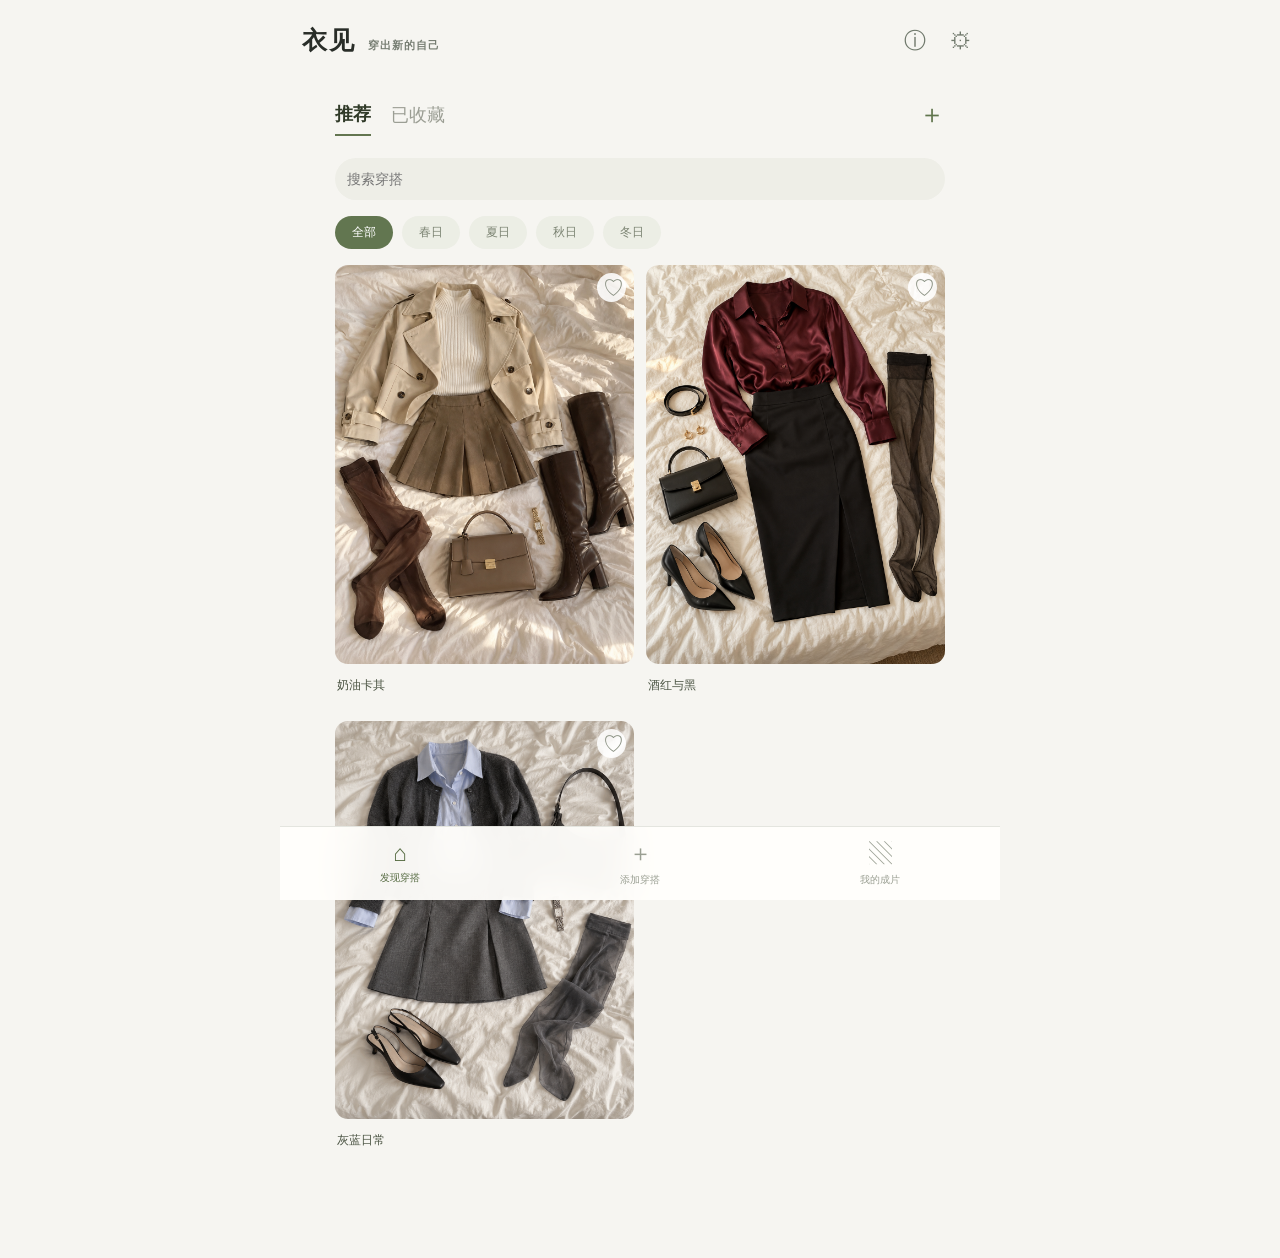
==== prototype/index.html @ e235f7b4 "Release local outfit studio alpha and download site" ====
<!doctype html><html lang="zh-CN"><head><meta charset="utf-8"><meta name="viewport" content="width=device-width,initial-scale=1,viewport-fit=cover"><meta name="referrer" content="no-referrer"><title>衣见 · 本地试穿</title><link rel="icon" href="data:,"><link rel="stylesheet" href="/prototype/style.css"></head><body><div id="app"></div><script defer src="/prototype/vendor/anime-4.5.0.min.js"></script><script defer src="/prototype/app.js?v=20261030-direct-images"></script></body></html>
---- prototype/style.css ----
*{box-sizing:border-box}body{margin:0;background:#f6f5f1;color:#292d28;font-family:-apple-system,BlinkMacSystemFont,"PingFang SC",sans-serif}button,input,select,textarea{font:inherit}button,a,label.upload{ -webkit-tap-highlight-color:transparent}header{max-width:720px;margin:auto;padding:24px 22px;display:flex;justify-content:space-between;align-items:center}header a{text-decoration:none;color:inherit;font-size:25px;font-weight:650;letter-spacing:2px}header span{font-size:11px;color:#777e73;margin-left:12px;letter-spacing:1px}header button{border:0;background:none;font-size:22px;color:#70796c}main{max-width:650px;margin:8px auto 60px;padding:0 20px}section{margin-bottom:28px}.heading{display:flex;align-items:center;justify-content:space-between;margin-bottom:16px;gap:10px}h1,h2{font-size:19px;font-weight:600;margin:0}.heading>span{font-size:10px;letter-spacing:1px;color:#899080}.uploads{display:grid;grid-template-columns:1.4fr 1fr;gap:12px}.upload{height:240px;position:relative;display:flex;align-items:center;justify-content:center;background:#eaece4;border:1px dashed #b7bdaf;border-radius:17px;overflow:hidden;cursor:pointer}.upload.person{background:#efeee9}.upload input{position:absolute;opacity:0;inset:0;width:100%;height:100%;cursor:pointer;z-index:2}.placeholder{text-align:center;color:#6e7866}.placeholder b{display:block;font-size:32px;font-weight:300;margin-bottom:12px}.placeholder strong{font-size:14px;display:block;font-weight:500}.placeholder small{font-size:10px;display:block;margin-top:7px;color:#92998c}.upload img{width:100%;height:100%;object-fit:contain;background:#eaece4}.grid{display:grid;grid-template-columns:1fr 1fr;gap:12px}label:not(.upload){display:block;font-size:12px;color:#697160;margin-bottom:14px}input:not([type=file]),select,textarea{display:block;width:100%;padding:13px 12px;background:#fffefb;border:1px solid #e0e2d9;border-radius:10px;margin-top:7px;color:#343a30;font-size:14px;min-width:0}input:focus,select:focus,textarea:focus{outline:2px solid #a4af92;outline-offset:1px}.extra{margin-top:2px}.extra span,.ratio{font-size:11px;color:#959b90}.ratio{display:block;text-align:right}.primary{border:0;border-radius:12px;background:#566b42;color:white;padding:16px;font-size:15px;font-weight:500;width:100%;cursor:pointer}.primary span{float:right}.text{color:#657650;background:none;border:0;font-size:12px;padding:9px 0;cursor:pointer;text-decoration:none}.actions{text-align:center}button:disabled{opacity:.55;cursor:wait}#status{font-size:13px;line-height:1.7;color:#6c755e;overflow-wrap:anywhere}#result{margin-top:32px}#output{width:100%;max-height:85vh;object-fit:contain;border-radius:16px;background:#eaece4}dialog{border:0;border-radius:18px;padding:25px;max-width:370px;width:calc(100% - 40px);color:#343a30}dialog::backdrop{background:#242b2290}dialog p{font-size:13px;line-height:1.8;color:#727a69}dialog h2{font-size:18px}[hidden]{display:none!important}@media(max-width:420px){.upload{height:210px}header{padding-top:20px}.heading>span{font-size:9px}}
/* Image-first gallery, ephemeral local state. */
header{position:sticky;top:0;background:#f6f5f1f5;z-index:5}header a{cursor:pointer}header div{display:flex;gap:12px}main{padding-bottom:40px}nav{position:fixed;bottom:0;left:50%;transform:translateX(-50%);width:100%;max-width:720px;background:#fffefbf5;display:flex;justify-content:space-around;border-top:1px solid #e4e5df;padding:10px 0 max(12px,env(safe-area-inset-bottom));z-index:5}nav button{border:0;background:none;color:#9a9f92;font-size:23px;width:30%}nav button.active{color:#566b42}nav span{display:block;font-size:10px;margin-top:4px}.tabs{display:flex;gap:20px;align-items:center;margin-bottom:18px}.tabs button{border:0;background:none;color:#9b9e94;padding:8px 0;font-size:18px}.tabs button.active{color:#303a28;font-weight:600;border-bottom:2px solid #637550}.tabs #addTop{margin-left:auto;font-size:26px;color:#60754d}.search{border-radius:25px!important;background:#eeeee7!important;border:0!important}.chips{display:flex;gap:9px;overflow:auto;margin:16px 0}.chips button{flex-shrink:0;background:#eceee5;border:0;border-radius:20px;padding:8px 17px;font-size:12px;color:#7d8574}.chips button.active{background:#627650;color:white}.cards{display:grid;grid-template-columns:1fr 1fr;gap:18px 12px}.cards article{position:relative;min-width:0}.card{border:0;padding:0;background:none;width:100%;text-align:left;cursor:pointer;color:#4c5544}.card img{width:100%;aspect-ratio:3/4;object-fit:cover;border-radius:13px;background:#eaece5}.card span{display:block;font-size:12px;padding:9px 2px}.heart{position:absolute;right:8px;top:8px;border:0;background:#ffffffe0;width:29px;height:29px;border-radius:50%;font-size:21px;color:#858c7d}.heart.on{color:#8a584b}.more{display:block;margin:20px auto;border:0;background:none;color:#7c876c;font-size:12px}.empty{grid-column:1/-1;text-align:center;padding:60px 0;color:#969d8b;font-size:13px}.muted{font-size:11px;color:#919988;line-height:1.7}.modalhead{display:flex;align-items:center;justify-content:space-between;gap:10px;padding:14px 0}.modalhead button{background:none;border:0;color:#667353;font-size:21px}.modalhead button.text{font-size:12px}.modalhead h2{font-size:16px}.modalhead span{font-size:14px}.outfitHero{width:100%;height:340px;object-fit:contain;background:#eeeee7;border-radius:13px}.detailbody{padding:19px 1px 0}.detailbody h2{font-size:17px;margin-bottom:15px}.row{display:flex!important;justify-content:space-between;align-items:center;width:100%;background:none;border:0;border-bottom:1px solid #e8e9e1;padding:14px 0!important;font-size:13px!important;margin:0!important;color:#626e56!important;text-align:left}.row>span:last-child{display:flex;align-items:center;gap:7px;font-size:12px;color:#8b9380}.row select{width:auto;max-width:65%;margin:0;border:0;background:none;padding:0;text-align:right;font-size:12px}.avatar{width:26px;height:26px;object-fit:cover;border-radius:50%}.micro{display:flex;justify-content:space-between;align-items:center;font-size:10px;color:#969d8c;margin:12px 0}.detailbody details{margin:15px 0;font-size:12px;color:#939b87}.detailbody summary{cursor:pointer}.detailbody #generationStatus{font-size:12px;line-height:1.6;color:#7c775c}dialog{max-height:94dvh;overflow:auto;max-width:440px;padding:15px 20px 22px}dialog#detail{width:calc(100% - 20px)}dialog#picker{width:calc(100% - 20px);height:90dvh}.posecards{display:grid;grid-template-columns:repeat(3,1fr);gap:15px 9px}.posecard{border:0;background:none;padding:0;color:#717a63;font-size:11px}.posecard img{width:100%;aspect-ratio:3/4;object-fit:contain;background:#edeFE8;border-radius:9px}.posecard span{display:block;margin:7px 0}.poseHero{width:100%;height:55dvh;object-fit:contain}.resultHero{width:100%;max-height:74dvh;object-fit:contain;border-radius:14px;margin-bottom:20px}#toast{position:fixed;bottom:95px;left:50%;transform:translateX(-50%);max-width:90%;padding:12px 18px;background:#34402eea;color:white;border-radius:20px;font-size:12px;opacity:0;pointer-events:none;z-index:50}#toast.show{opacity:1}
.connectioncard{background:#edf0e6;border-radius:14px;padding:22px;margin:20px 0}.connectioncard b{font-size:20px;color:#465b35}.connectioncard p{font-size:12px;line-height:1.7;color:#78836b}.connectioncard span{font-size:12px;color:#5c7646}
/* Motion is kept on transforms/opacity; status comes from real request stages. */
html{scroll-behavior:smooth}button,a,input,select,textarea{touch-action:manipulation}button,a{transition:color .18s,background-color .18s,box-shadow .18s,transform .18s}button:active,.primary:active{transform:scale(.975)}button:focus-visible,a:focus-visible{outline:2px solid #849b6b;outline-offset:4px}.primary:hover{background:#485e35;box-shadow:0 7px 20px #566b4220}.card img{transition:transform .35s cubic-bezier(.2,.7,.2,1),box-shadow .3s}.card:hover img{transform:translateY(-3px);box-shadow:0 10px 24px #39452c15}.heart.on{animation:heart-pop .28s ease-out}.chips button,.tabs button{transition:background .2s,color .2s}#toast{transition:opacity .2s,translate .2s;translate:0 8px}#toast.show{translate:0 0}dialog{box-shadow:0 24px 100px #1e2f2635}nav{backdrop-filter:blur(16px)}.taskdock{position:fixed;bottom:92px;right:max(20px,calc((100vw - 650px)/2));display:flex;gap:12px;align-items:center;padding:13px 17px;border:1px solid #dde3d4;border-radius:22px;background:#fffefbf2;box-shadow:0 8px 30px #34452c18;color:#536642;font-size:12px;z-index:8;backdrop-filter:blur(14px)}.orb,.statuspill i{width:7px;height:7px;border-radius:50%;background:#829d68;display:inline-block;animation:breathe 1.8s ease-in-out infinite}.navbadge{font-size:9px;border-radius:9px;background:#687f50;color:#fff;padding:1px 5px;font-weight:500}.tasksummary{font-size:12px;color:#8a947e;margin:-2px 0 20px}.tasklist{display:flex;flex-direction:column;gap:15px}.taskcard{display:flex;background:#fffefb;border:1px solid #e5e8dc;border-radius:18px;overflow:hidden;min-height:178px;contain:layout paint}.taskvisual{width:36%;max-width:190px;position:relative;flex-shrink:0;background:#edeee7}.taskvisual>img,.taskimage img{width:100%;height:100%;position:absolute;inset:0;object-fit:cover}.taskimage{display:block;width:100%;height:100%;padding:0;border:0;min-height:200px;cursor:pointer}.taskcard:not(.succeeded) .taskvisual>img{opacity:.65}.taskveil{position:absolute;inset:0;background:#e9ede43d;display:grid;place-items:center;overflow:hidden}.taskveil:after{content:'';position:absolute;inset:-30%;background:linear-gradient(110deg,transparent 35%,#fff8 50%,transparent 65%);animation:shimmer 2.6s linear infinite;transform:translateX(-100%)}.loader{width:30px;height:30px;border:2px solid #ffffff90;border-top-color:#6c8354;border-radius:50%;animation:spin 1.1s linear infinite;z-index:1}.taskmeta{padding:17px 16px;flex:1;min-width:0}.statuspill{font-size:10px;color:#7c886b;background:#eff2e9;border-radius:10px;padding:4px 8px;display:inline-flex;gap:5px;align-items:center}.statuspill.succeeded{color:#4d7540;background:#e8f1e1}.statuspill.failed,.statuspill.unknown{color:#a3794c;background:#f7efe4}.tasktime{float:right;font-size:10px;color:#a2a995;margin-top:4px}.taskmeta h2{font-size:14px;margin:15px 0 7px;white-space:nowrap;overflow:hidden;text-overflow:ellipsis}.taskmeta>p{font-size:11px;color:#919986;margin:0;line-height:1.6}.taskmeta .taskerror{font-size:11px;color:#a67e53;margin-top:10px;overflow-wrap:anywhere}.taskactions{display:flex;align-items:center;justify-content:space-between;gap:7px;margin-top:16px}.taskactions .text{font-size:11px}.taskactions .muted{font-size:10px}.empty-state span{display:block;font-size:36px;color:#a1af8b;margin-bottom:20px}.empty-state h2{font-size:16px;font-weight:500}.empty-state p{font-size:12px;margin:10px 0 18px}.taskcard.cancelled{opacity:.65}@keyframes shimmer{to{transform:translateX(100%)}}@keyframes spin{to{transform:rotate(360deg)}}@keyframes breathe{50%{opacity:.35}}@keyframes heart-pop{50%{transform:scale(1.22)}}@media(prefers-reduced-motion:reduce){html{scroll-behavior:auto}*,*::before,*::after{animation:none!important;transition:none!important;scroll-behavior:auto!important}}
.save-state{display:block;border:0;background:none;padding:5px 0 9px;color:#7b906b;font-size:10px;text-align:left;cursor:pointer}.save-state.warning{color:#aa8054}.save-buttons{display:flex;align-items:center;gap:12px}.taskactions{flex-wrap:wrap}.taskmeta .save-state{padding:8px 0 0}#saveHelp p{overflow-wrap:anywhere}
.taskdiagnostic{font-size:10px;color:#90977f;margin-top:9px}.taskdiagnostic summary{cursor:pointer}.taskdiagnostic p{font-size:10px;line-height:1.7;overflow-wrap:anywhere;margin:6px 0}
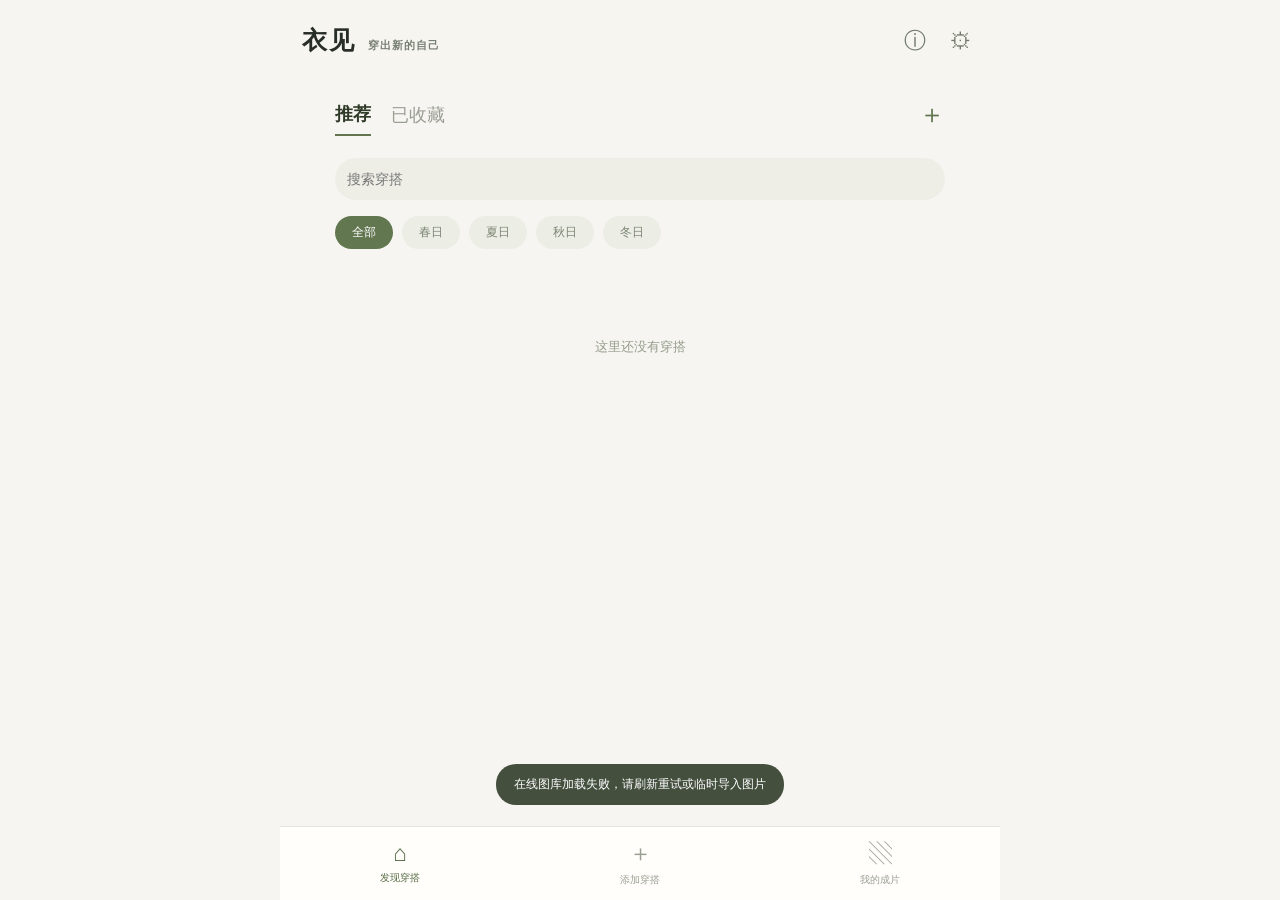
==== commit 4b3894b5: "Simplify local ChatGPT generation and load galleries online" ====
--- a/prototype/index.html
+++ b/prototype/index.html
@@ -1 +1 @@
-<!doctype html><html lang="zh-CN"><head><meta charset="utf-8"><meta name="viewport" content="width=device-width,initial-scale=1,viewport-fit=cover"><meta name="referrer" content="no-referrer"><title>衣见 · 本地试穿</title><link rel="icon" href="data:,"><link rel="stylesheet" href="/prototype/style.css"></head><body><div id="app"></div><script defer src="/prototype/vendor/anime-4.5.0.min.js"></script><script defer src="/prototype/app.js?v=20261030-direct-images"></script></body></html>
+<!doctype html><html lang="zh-CN"><head><meta charset="utf-8"><meta name="viewport" content="width=device-width,initial-scale=1,viewport-fit=cover"><meta name="referrer" content="no-referrer"><title>衣见 · 本地试穿</title><link rel="icon" href="data:,"><link rel="stylesheet" href="/prototype/style.css"></head><body><div id="app"></div><script defer src="/prototype/vendor/anime-4.5.0.min.js"></script><script defer src="/prototype/app.js?v=20261030-online-gallery"></script></body></html>
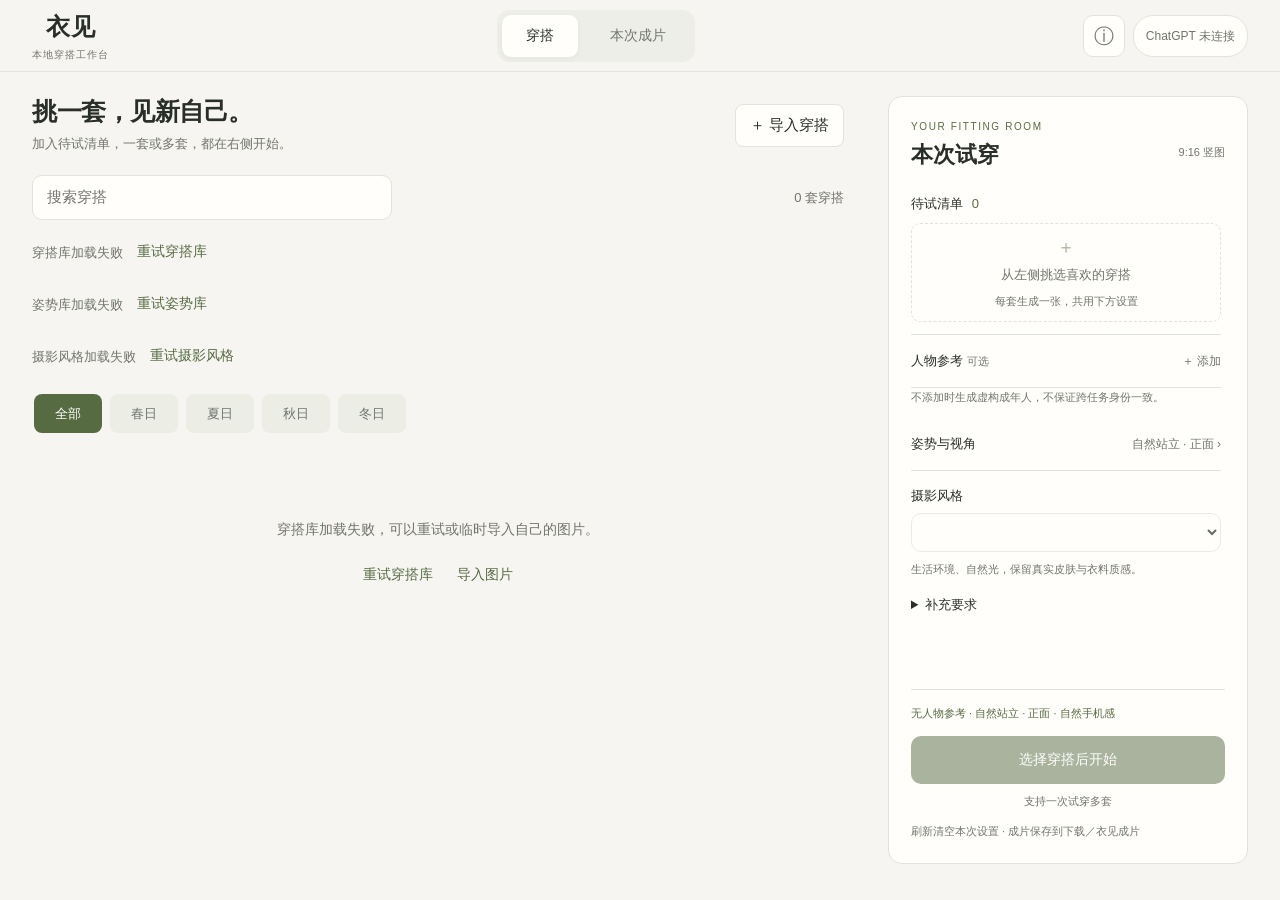
==== commit 5883fbd8: "Build persistent desktop fitting workspace and unify batch try-ons" ====
--- a/prototype/index.html
+++ b/prototype/index.html
@@ -1 +1,23 @@
-<!doctype html><html lang="zh-CN"><head><meta charset="utf-8"><meta name="viewport" content="width=device-width,initial-scale=1,viewport-fit=cover"><meta name="referrer" content="no-referrer"><title>衣见 · 本地试穿</title><link rel="icon" href="data:,"><link rel="stylesheet" href="/prototype/style.css"></head><body><div id="app"></div><script defer src="/prototype/vendor/anime-4.5.0.min.js"></script><script defer src="/prototype/app.js?v=20261030-online-gallery"></script></body></html>
+<!doctype html>
+<html lang="zh-CN">
+  <head>
+    <meta charset="utf-8" />
+    <meta
+      name="viewport"
+      content="width=device-width,initial-scale=1,viewport-fit=cover"
+    />
+    <meta name="referrer" content="no-referrer" />
+    <title>衣见 · 本地试穿</title>
+    <link rel="icon" href="data:," />
+    <link rel="stylesheet" href="/prototype/style.css" />
+  </head>
+  <body>
+    <div id="app"></div>
+    <script defer src="/prototype/vendor/anime-4.5.0.min.js"></script>
+    <script defer src="/prototype/state.js"></script>
+    <script defer src="/prototype/save.js"></script>
+    <script defer src="/prototype/gallery.js"></script>
+    <script defer src="/prototype/app.js"></script>
+    <script defer src="/prototype/tasks.js"></script>
+  </body>
+</html>
--- a/prototype/style.css
+++ b/prototype/style.css
@@ -1,8 +1,1253 @@
-*{box-sizing:border-box}body{margin:0;background:#f6f5f1;color:#292d28;font-family:-apple-system,BlinkMacSystemFont,"PingFang SC",sans-serif}button,input,select,textarea{font:inherit}button,a,label.upload{ -webkit-tap-highlight-color:transparent}header{max-width:720px;margin:auto;padding:24px 22px;display:flex;justify-content:space-between;align-items:center}header a{text-decoration:none;color:inherit;font-size:25px;font-weight:650;letter-spacing:2px}header span{font-size:11px;color:#777e73;margin-left:12px;letter-spacing:1px}header button{border:0;background:none;font-size:22px;color:#70796c}main{max-width:650px;margin:8px auto 60px;padding:0 20px}section{margin-bottom:28px}.heading{display:flex;align-items:center;justify-content:space-between;margin-bottom:16px;gap:10px}h1,h2{font-size:19px;font-weight:600;margin:0}.heading>span{font-size:10px;letter-spacing:1px;color:#899080}.uploads{display:grid;grid-template-columns:1.4fr 1fr;gap:12px}.upload{height:240px;position:relative;display:flex;align-items:center;justify-content:center;background:#eaece4;border:1px dashed #b7bdaf;border-radius:17px;overflow:hidden;cursor:pointer}.upload.person{background:#efeee9}.upload input{position:absolute;opacity:0;inset:0;width:100%;height:100%;cursor:pointer;z-index:2}.placeholder{text-align:center;color:#6e7866}.placeholder b{display:block;font-size:32px;font-weight:300;margin-bottom:12px}.placeholder strong{font-size:14px;display:block;font-weight:500}.placeholder small{font-size:10px;display:block;margin-top:7px;color:#92998c}.upload img{width:100%;height:100%;object-fit:contain;background:#eaece4}.grid{display:grid;grid-template-columns:1fr 1fr;gap:12px}label:not(.upload){display:block;font-size:12px;color:#697160;margin-bottom:14px}input:not([type=file]),select,textarea{display:block;width:100%;padding:13px 12px;background:#fffefb;border:1px solid #e0e2d9;border-radius:10px;margin-top:7px;color:#343a30;font-size:14px;min-width:0}input:focus,select:focus,textarea:focus{outline:2px solid #a4af92;outline-offset:1px}.extra{margin-top:2px}.extra span,.ratio{font-size:11px;color:#959b90}.ratio{display:block;text-align:right}.primary{border:0;border-radius:12px;background:#566b42;color:white;padding:16px;font-size:15px;font-weight:500;width:100%;cursor:pointer}.primary span{float:right}.text{color:#657650;background:none;border:0;font-size:12px;padding:9px 0;cursor:pointer;text-decoration:none}.actions{text-align:center}button:disabled{opacity:.55;cursor:wait}#status{font-size:13px;line-height:1.7;color:#6c755e;overflow-wrap:anywhere}#result{margin-top:32px}#output{width:100%;max-height:85vh;object-fit:contain;border-radius:16px;background:#eaece4}dialog{border:0;border-radius:18px;padding:25px;max-width:370px;width:calc(100% - 40px);color:#343a30}dialog::backdrop{background:#242b2290}dialog p{font-size:13px;line-height:1.8;color:#727a69}dialog h2{font-size:18px}[hidden]{display:none!important}@media(max-width:420px){.upload{height:210px}header{padding-top:20px}.heading>span{font-size:9px}}
-/* Image-first gallery, ephemeral local state. */
-header{position:sticky;top:0;background:#f6f5f1f5;z-index:5}header a{cursor:pointer}header div{display:flex;gap:12px}main{padding-bottom:40px}nav{position:fixed;bottom:0;left:50%;transform:translateX(-50%);width:100%;max-width:720px;background:#fffefbf5;display:flex;justify-content:space-around;border-top:1px solid #e4e5df;padding:10px 0 max(12px,env(safe-area-inset-bottom));z-index:5}nav button{border:0;background:none;color:#9a9f92;font-size:23px;width:30%}nav button.active{color:#566b42}nav span{display:block;font-size:10px;margin-top:4px}.tabs{display:flex;gap:20px;align-items:center;margin-bottom:18px}.tabs button{border:0;background:none;color:#9b9e94;padding:8px 0;font-size:18px}.tabs button.active{color:#303a28;font-weight:600;border-bottom:2px solid #637550}.tabs #addTop{margin-left:auto;font-size:26px;color:#60754d}.search{border-radius:25px!important;background:#eeeee7!important;border:0!important}.chips{display:flex;gap:9px;overflow:auto;margin:16px 0}.chips button{flex-shrink:0;background:#eceee5;border:0;border-radius:20px;padding:8px 17px;font-size:12px;color:#7d8574}.chips button.active{background:#627650;color:white}.cards{display:grid;grid-template-columns:1fr 1fr;gap:18px 12px}.cards article{position:relative;min-width:0}.card{border:0;padding:0;background:none;width:100%;text-align:left;cursor:pointer;color:#4c5544}.card img{width:100%;aspect-ratio:3/4;object-fit:cover;border-radius:13px;background:#eaece5}.card span{display:block;font-size:12px;padding:9px 2px}.heart{position:absolute;right:8px;top:8px;border:0;background:#ffffffe0;width:29px;height:29px;border-radius:50%;font-size:21px;color:#858c7d}.heart.on{color:#8a584b}.more{display:block;margin:20px auto;border:0;background:none;color:#7c876c;font-size:12px}.empty{grid-column:1/-1;text-align:center;padding:60px 0;color:#969d8b;font-size:13px}.muted{font-size:11px;color:#919988;line-height:1.7}.modalhead{display:flex;align-items:center;justify-content:space-between;gap:10px;padding:14px 0}.modalhead button{background:none;border:0;color:#667353;font-size:21px}.modalhead button.text{font-size:12px}.modalhead h2{font-size:16px}.modalhead span{font-size:14px}.outfitHero{width:100%;height:340px;object-fit:contain;background:#eeeee7;border-radius:13px}.detailbody{padding:19px 1px 0}.detailbody h2{font-size:17px;margin-bottom:15px}.row{display:flex!important;justify-content:space-between;align-items:center;width:100%;background:none;border:0;border-bottom:1px solid #e8e9e1;padding:14px 0!important;font-size:13px!important;margin:0!important;color:#626e56!important;text-align:left}.row>span:last-child{display:flex;align-items:center;gap:7px;font-size:12px;color:#8b9380}.row select{width:auto;max-width:65%;margin:0;border:0;background:none;padding:0;text-align:right;font-size:12px}.avatar{width:26px;height:26px;object-fit:cover;border-radius:50%}.micro{display:flex;justify-content:space-between;align-items:center;font-size:10px;color:#969d8c;margin:12px 0}.detailbody details{margin:15px 0;font-size:12px;color:#939b87}.detailbody summary{cursor:pointer}.detailbody #generationStatus{font-size:12px;line-height:1.6;color:#7c775c}dialog{max-height:94dvh;overflow:auto;max-width:440px;padding:15px 20px 22px}dialog#detail{width:calc(100% - 20px)}dialog#picker{width:calc(100% - 20px);height:90dvh}.posecards{display:grid;grid-template-columns:repeat(3,1fr);gap:15px 9px}.posecard{border:0;background:none;padding:0;color:#717a63;font-size:11px}.posecard img{width:100%;aspect-ratio:3/4;object-fit:contain;background:#edeFE8;border-radius:9px}.posecard span{display:block;margin:7px 0}.poseHero{width:100%;height:55dvh;object-fit:contain}.resultHero{width:100%;max-height:74dvh;object-fit:contain;border-radius:14px;margin-bottom:20px}#toast{position:fixed;bottom:95px;left:50%;transform:translateX(-50%);max-width:90%;padding:12px 18px;background:#34402eea;color:white;border-radius:20px;font-size:12px;opacity:0;pointer-events:none;z-index:50}#toast.show{opacity:1}
-.connectioncard{background:#edf0e6;border-radius:14px;padding:22px;margin:20px 0}.connectioncard b{font-size:20px;color:#465b35}.connectioncard p{font-size:12px;line-height:1.7;color:#78836b}.connectioncard span{font-size:12px;color:#5c7646}
-/* Motion is kept on transforms/opacity; status comes from real request stages. */
-html{scroll-behavior:smooth}button,a,input,select,textarea{touch-action:manipulation}button,a{transition:color .18s,background-color .18s,box-shadow .18s,transform .18s}button:active,.primary:active{transform:scale(.975)}button:focus-visible,a:focus-visible{outline:2px solid #849b6b;outline-offset:4px}.primary:hover{background:#485e35;box-shadow:0 7px 20px #566b4220}.card img{transition:transform .35s cubic-bezier(.2,.7,.2,1),box-shadow .3s}.card:hover img{transform:translateY(-3px);box-shadow:0 10px 24px #39452c15}.heart.on{animation:heart-pop .28s ease-out}.chips button,.tabs button{transition:background .2s,color .2s}#toast{transition:opacity .2s,translate .2s;translate:0 8px}#toast.show{translate:0 0}dialog{box-shadow:0 24px 100px #1e2f2635}nav{backdrop-filter:blur(16px)}.taskdock{position:fixed;bottom:92px;right:max(20px,calc((100vw - 650px)/2));display:flex;gap:12px;align-items:center;padding:13px 17px;border:1px solid #dde3d4;border-radius:22px;background:#fffefbf2;box-shadow:0 8px 30px #34452c18;color:#536642;font-size:12px;z-index:8;backdrop-filter:blur(14px)}.orb,.statuspill i{width:7px;height:7px;border-radius:50%;background:#829d68;display:inline-block;animation:breathe 1.8s ease-in-out infinite}.navbadge{font-size:9px;border-radius:9px;background:#687f50;color:#fff;padding:1px 5px;font-weight:500}.tasksummary{font-size:12px;color:#8a947e;margin:-2px 0 20px}.tasklist{display:flex;flex-direction:column;gap:15px}.taskcard{display:flex;background:#fffefb;border:1px solid #e5e8dc;border-radius:18px;overflow:hidden;min-height:178px;contain:layout paint}.taskvisual{width:36%;max-width:190px;position:relative;flex-shrink:0;background:#edeee7}.taskvisual>img,.taskimage img{width:100%;height:100%;position:absolute;inset:0;object-fit:cover}.taskimage{display:block;width:100%;height:100%;padding:0;border:0;min-height:200px;cursor:pointer}.taskcard:not(.succeeded) .taskvisual>img{opacity:.65}.taskveil{position:absolute;inset:0;background:#e9ede43d;display:grid;place-items:center;overflow:hidden}.taskveil:after{content:'';position:absolute;inset:-30%;background:linear-gradient(110deg,transparent 35%,#fff8 50%,transparent 65%);animation:shimmer 2.6s linear infinite;transform:translateX(-100%)}.loader{width:30px;height:30px;border:2px solid #ffffff90;border-top-color:#6c8354;border-radius:50%;animation:spin 1.1s linear infinite;z-index:1}.taskmeta{padding:17px 16px;flex:1;min-width:0}.statuspill{font-size:10px;color:#7c886b;background:#eff2e9;border-radius:10px;padding:4px 8px;display:inline-flex;gap:5px;align-items:center}.statuspill.succeeded{color:#4d7540;background:#e8f1e1}.statuspill.failed,.statuspill.unknown{color:#a3794c;background:#f7efe4}.tasktime{float:right;font-size:10px;color:#a2a995;margin-top:4px}.taskmeta h2{font-size:14px;margin:15px 0 7px;white-space:nowrap;overflow:hidden;text-overflow:ellipsis}.taskmeta>p{font-size:11px;color:#919986;margin:0;line-height:1.6}.taskmeta .taskerror{font-size:11px;color:#a67e53;margin-top:10px;overflow-wrap:anywhere}.taskactions{display:flex;align-items:center;justify-content:space-between;gap:7px;margin-top:16px}.taskactions .text{font-size:11px}.taskactions .muted{font-size:10px}.empty-state span{display:block;font-size:36px;color:#a1af8b;margin-bottom:20px}.empty-state h2{font-size:16px;font-weight:500}.empty-state p{font-size:12px;margin:10px 0 18px}.taskcard.cancelled{opacity:.65}@keyframes shimmer{to{transform:translateX(100%)}}@keyframes spin{to{transform:rotate(360deg)}}@keyframes breathe{50%{opacity:.35}}@keyframes heart-pop{50%{transform:scale(1.22)}}@media(prefers-reduced-motion:reduce){html{scroll-behavior:auto}*,*::before,*::after{animation:none!important;transition:none!important;scroll-behavior:auto!important}}
-.save-state{display:block;border:0;background:none;padding:5px 0 9px;color:#7b906b;font-size:10px;text-align:left;cursor:pointer}.save-state.warning{color:#aa8054}.save-buttons{display:flex;align-items:center;gap:12px}.taskactions{flex-wrap:wrap}.taskmeta .save-state{padding:8px 0 0}#saveHelp p{overflow-wrap:anywhere}
-.taskdiagnostic{font-size:10px;color:#90977f;margin-top:9px}.taskdiagnostic summary{cursor:pointer}.taskdiagnostic p{font-size:10px;line-height:1.7;overflow-wrap:anywhere;margin:6px 0}
+/* Computer-local workspace: desktop first, narrow-window fallback. */
+:root {
+  --paper: #f6f5f1;
+  --surface: #fffefb;
+  --ink: #292f28;
+  --muted: #626d5a;
+  --line: #e0e4d9;
+  --accent: #566b42;
+  --tint: #eaf0e1;
+  --page: 1520px;
+  color-scheme: light;
+}
+* {
+  box-sizing: border-box;
+}
+body {
+  margin: 0;
+  background: var(--paper);
+  color: var(--ink);
+  font-family: -apple-system, BlinkMacSystemFont, "PingFang SC", sans-serif;
+  font-size: 15px;
+  line-height: 1.5;
+}
+button,
+input,
+select,
+textarea {
+  font: inherit;
+}
+button,
+a {
+  touch-action: manipulation;
+  -webkit-tap-highlight-color: transparent;
+}
+button {
+  cursor: pointer;
+}
+a {
+  color: var(--accent);
+}
+[hidden] {
+  display: none !important;
+}
+button:disabled {
+  opacity: 0.5;
+  cursor: not-allowed;
+}
+button:focus-visible,
+a:focus-visible,
+input:focus-visible,
+select:focus-visible,
+textarea:focus-visible,
+summary:focus-visible {
+  outline: 2px solid #718b57;
+  outline-offset: 4px;
+}
+h1,
+h2,
+p {
+  margin-top: 0;
+}
+h1 {
+  font-size: 32px;
+  line-height: 1.25;
+  letter-spacing: -0.5px;
+  font-weight: 650;
+  margin-bottom: 12px;
+}
+h2 {
+  font-size: 19px;
+  font-weight: 600;
+}
+input,
+select,
+textarea {
+  color: var(--ink);
+  background: var(--surface);
+  border: 1px solid var(--line);
+  border-radius: 10px;
+  padding: 12px 14px;
+  min-width: 0;
+}
+textarea {
+  resize: vertical;
+  width: 100%;
+  line-height: 1.7;
+}
+label {
+  font-size: 14px;
+  color: var(--muted);
+}
+.sr-only {
+  position: absolute !important;
+  width: 1px;
+  height: 1px;
+  padding: 0 !important;
+  margin: -1px !important;
+  overflow: hidden;
+  clip-path: inset(50%);
+  white-space: nowrap;
+  border: 0;
+}
+.muted {
+  font-size: 13px;
+  color: var(--muted);
+  line-height: 1.7;
+}
+.text {
+  display: inline-flex;
+  align-items: center;
+  justify-content: center;
+  gap: 6px;
+  min-height: 40px;
+  color: var(--accent);
+  background: none;
+  border: 0;
+  padding: 8px 2px;
+  font-size: 14px;
+  text-decoration: none;
+}
+.primary {
+  display: inline-flex;
+  align-items: center;
+  justify-content: center;
+  width: 100%;
+  min-height: 48px;
+  border: 0;
+  border-radius: 10px;
+  background: var(--accent);
+  color: white;
+  padding: 12px 20px;
+  font-size: 15px;
+  font-weight: 550;
+}
+.primary:hover:not(:disabled) {
+  background: #445934;
+}
+.empty {
+  text-align: center;
+  padding: 64px 20px;
+  color: var(--muted);
+  font-size: 14px;
+  grid-column: 1/-1;
+}
+.empty .text {
+  margin: 0 10px;
+}
+.eyebrow {
+  font-size: 12px;
+  letter-spacing: 1.6px;
+  color: var(--accent);
+  margin-bottom: 12px;
+}
+/* Top navigation replaces the former mobile bottom bar. */
+header {
+  position: sticky;
+  top: 0;
+  z-index: 5;
+  display: flex;
+  align-items: center;
+  justify-content: space-between;
+  gap: 24px;
+  min-height: 88px;
+  padding: 12px max(32px, calc((100vw - var(--page)) / 2));
+  background: #f6f5f1f5;
+  border-bottom: 1px solid var(--line);
+  backdrop-filter: blur(16px);
+}
+#brand {
+  border: 0;
+  background: none;
+  color: var(--ink);
+  font-size: 26px;
+  font-weight: 650;
+  letter-spacing: 2px;
+  padding: 0;
+  white-space: nowrap;
+}
+#brand > span {
+  display: block;
+  font-size: 11px;
+  letter-spacing: 1px;
+  font-weight: 400;
+  color: var(--muted);
+  margin-top: 1px;
+}
+header > div {
+  display: flex;
+  gap: 8px;
+}
+header > div button {
+  border: 1px solid var(--line);
+  background: var(--surface);
+  border-radius: 10px;
+  width: 42px;
+  height: 42px;
+  font-size: 20px;
+  color: var(--muted);
+}
+nav {
+  display: flex;
+  align-items: center;
+  gap: 8px;
+  padding: 5px;
+  background: #edeee7;
+  border-radius: 13px;
+}
+nav button {
+  border: 0;
+  border-radius: 9px;
+  background: none;
+  color: var(--muted);
+  padding: 10px 24px;
+  font-size: 14px;
+  min-height: 42px;
+  white-space: nowrap;
+}
+nav button.active {
+  color: var(--ink);
+  background: var(--surface);
+  box-shadow: 0 2px 6px #2936220a;
+}
+nav span {
+  display: inline;
+}
+.navbadge {
+  display: inline-block;
+  margin-left: 5px;
+  font-size: 11px;
+  border-radius: 8px;
+  background: var(--accent);
+  color: white;
+  padding: 0 6px;
+  font-weight: 500;
+}
+main {
+  width: min(100%, calc(var(--page) + 64px));
+  margin: 0 auto;
+  padding: 40px 32px 108px;
+}
+.workspace-heading {
+  display: flex;
+  align-items: flex-start;
+  justify-content: space-between;
+  gap: 24px;
+  margin-bottom: 32px;
+}
+.workspace-heading p:last-child {
+  font-size: 14px;
+  color: var(--muted);
+  margin-bottom: 0;
+}
+.workspace-label {
+  padding: 8px 12px;
+  border: 1px solid var(--line);
+  border-radius: 20px;
+  font-size: 12px;
+  color: var(--muted);
+  white-space: nowrap;
+}
+.gallery-tools {
+  display: flex;
+  align-items: center;
+  justify-content: space-between;
+  gap: 24px;
+}
+.tabs {
+  display: flex;
+  align-items: center;
+  gap: 24px;
+  flex: 1;
+}
+.tabs button {
+  background: none;
+  border: 0;
+  padding: 12px 0;
+  font-size: 16px;
+  color: var(--muted);
+  white-space: nowrap;
+}
+.tabs button.active {
+  color: var(--ink);
+  font-weight: 600;
+  box-shadow: inset 0 -2px var(--accent);
+}
+.tabs #addTop {
+  font-size: 23px;
+  width: 40px;
+  height: 40px;
+  border: 1px solid var(--line);
+  border-radius: 9px;
+  background: var(--surface);
+  padding: 0;
+}
+.search {
+  width: 320px;
+  max-width: 40%;
+  border-radius: 10px;
+  background: var(--surface);
+  margin: 0;
+}
+.chips {
+  display: flex;
+  gap: 8px;
+  overflow: auto;
+  padding: 2px;
+  margin: 22px 0 26px;
+}
+.chips button {
+  flex-shrink: 0;
+  border: 1px solid transparent;
+  border-radius: 8px;
+  padding: 9px 20px;
+  background: #eceee5;
+  color: var(--muted);
+  font-size: 13px;
+  min-height: 38px;
+}
+.chips button.active {
+  background: var(--accent);
+  color: white;
+}
+.cards {
+  display: grid;
+  grid-template-columns: repeat(5, minmax(0, 1fr));
+  gap: 24px 20px;
+}
+.cards article {
+  position: relative;
+  min-width: 0;
+}
+.card {
+  display: block;
+  border: 0;
+  padding: 0;
+  background: none;
+  width: 100%;
+  text-align: left;
+  color: var(--ink);
+}
+.card img {
+  display: block;
+  width: 100%;
+  aspect-ratio: 3/4;
+  object-fit: cover;
+  border-radius: 14px;
+  background: #eaede4;
+  border: 1px solid #e4e7dd;
+}
+.card span {
+  display: block;
+  font-size: 13px;
+  padding: 12px 2px;
+  overflow-wrap: anywhere;
+}
+.heart {
+  position: absolute;
+  right: 10px;
+  top: 10px;
+  display: grid;
+  place-items: center;
+  width: 38px;
+  height: 38px;
+  border-radius: 50%;
+  border: 1px solid #e2e6da;
+  background: #fffefbf2;
+  font-size: 23px;
+  color: var(--muted);
+}
+.heart.on {
+  background: var(--accent);
+  color: white;
+  border-color: var(--accent);
+}
+.more {
+  display: block;
+  margin: 28px auto 0;
+  border: 1px solid var(--line);
+  background: var(--surface);
+  border-radius: 9px;
+  padding: 10px 30px;
+  color: var(--accent);
+  font-size: 14px;
+}
+.source-message {
+  font-size: 13px;
+  color: var(--muted);
+  margin: 12px 0;
+}
+.source-message .text {
+  margin-left: 12px;
+}
+.image-unavailable {
+  outline: 1px dashed #839475;
+  color: var(--muted);
+  object-fit: contain !important;
+}
+/* Two-column image/configuration dialog, with its action outside the scroll area. */
+dialog {
+  border: 1px solid #e2e6dc;
+  border-radius: 18px;
+  background: var(--surface);
+  color: var(--ink);
+  width: min(480px, calc(100% - 40px));
+  max-width: none;
+  max-height: 92dvh;
+  overflow: auto;
+  padding: 20px 24px 24px;
+  box-shadow: 0 24px 100px #1e2f2635;
+}
+dialog::backdrop {
+  background: #20291f80;
+  backdrop-filter: blur(3px);
+}
+dialog p {
+  font-size: 14px;
+  line-height: 1.8;
+  color: var(--muted);
+}
+.modalhead {
+  display: flex;
+  align-items: center;
+  justify-content: space-between;
+  gap: 12px;
+  padding: 0 0 16px;
+}
+.modalhead h2,
+.modalhead span {
+  font-size: 16px;
+  margin: 0;
+  font-weight: 550;
+}
+.modalhead button {
+  display: grid;
+  place-items: center;
+  min-width: 40px;
+  min-height: 40px;
+  border: 0;
+  background: none;
+  color: var(--accent);
+  font-size: 21px;
+  border-radius: 8px;
+}
+.modalhead button.text {
+  font-size: 13px;
+}
+#detail[open] {
+  display: flex;
+  flex-direction: column;
+  width: min(1040px, calc(100% - 64px));
+  height: min(800px, 92dvh);
+  overflow: hidden;
+  padding: 0;
+}
+#detail .modalhead {
+  flex-shrink: 0;
+  border-bottom: 1px solid var(--line);
+  padding: 12px 22px;
+}
+.detail-scroll {
+  display: grid;
+  grid-template-columns: minmax(0, 1fr) minmax(320px, 0.95fr);
+  gap: 32px;
+  align-items: start;
+  overflow: auto;
+  min-height: 0;
+  flex: 1;
+  padding: 28px;
+  overscroll-behavior: contain;
+}
+.detail-preview {
+  position: sticky;
+  top: 0;
+  background: #eeefe9;
+  border-radius: 13px;
+  overflow: hidden;
+}
+.outfitHero {
+  display: block;
+  width: 100%;
+  height: min(58dvh, 560px);
+  object-fit: contain;
+}
+.detailbody {
+  padding: 0;
+  min-width: 0;
+}
+.detailbody h2 {
+  margin: 0 0 18px;
+  font-size: 20px;
+}
+.detailbody details {
+  margin: 22px 0;
+  color: var(--muted);
+  font-size: 14px;
+}
+.detailbody summary {
+  cursor: pointer;
+  margin-bottom: 12px;
+}
+.row {
+  display: flex;
+  align-items: center;
+  justify-content: space-between;
+  gap: 16px;
+  width: 100%;
+  border: 0;
+  border-bottom: 1px solid var(--line);
+  background: none;
+  padding: 16px 0;
+  color: var(--ink);
+  text-align: left;
+  font-size: 14px;
+  margin: 0;
+}
+.row > span:last-child {
+  display: flex;
+  align-items: center;
+  justify-content: flex-end;
+  gap: 8px;
+  color: var(--muted);
+  font-size: 13px;
+  text-align: right;
+}
+.row select {
+  width: auto;
+  max-width: 65%;
+  border: 0;
+  background: none;
+  padding: 0;
+  color: var(--muted);
+  font-size: 14px;
+  text-align: right;
+}
+.avatar {
+  width: 36px;
+  height: 36px;
+  object-fit: cover;
+  border-radius: 50%;
+}
+.micro {
+  display: flex;
+  align-items: center;
+  justify-content: space-between;
+  gap: 12px;
+  font-size: 13px;
+  color: var(--muted);
+  margin-top: 16px;
+}
+.detail-submit {
+  flex-shrink: 0;
+  display: grid;
+  grid-template-columns: 1fr minmax(230px, 320px);
+  align-items: center;
+  gap: 12px 24px;
+  padding: 18px 28px;
+  border-top: 1px solid var(--line);
+  background: var(--surface);
+}
+.submission-summary {
+  font-size: 13px;
+  color: var(--accent);
+  margin: 0;
+}
+#generationStatus:empty {
+  display: none;
+}
+.dialog-feedback {
+  flex-shrink: 0;
+  color: #80522e;
+  background: #faf0e4;
+  padding: 10px 14px;
+  margin: 8px 22px;
+  font-size: 13px;
+}
+#picker {
+  width: min(1000px, calc(100% - 64px));
+  height: 88dvh;
+}
+.posecards {
+  display: grid;
+  grid-template-columns: repeat(6, minmax(0, 1fr));
+  gap: 20px 14px;
+}
+.posecard {
+  border: 0;
+  background: none;
+  padding: 0;
+  color: var(--muted);
+  font-size: 12px;
+}
+.posecard img {
+  width: 100%;
+  aspect-ratio: 3/4;
+  object-fit: contain;
+  border: 1px solid var(--line);
+  background: #edefe8;
+  border-radius: 9px;
+}
+.posecard span {
+  display: block;
+  margin: 8px 0;
+}
+.posecard[aria-pressed="true"] {
+  outline: 2px solid var(--accent);
+  outline-offset: 4px;
+  border-radius: 9px;
+}
+.poseHero {
+  display: block;
+  margin: auto;
+  width: 100%;
+  height: 54dvh;
+  object-fit: contain;
+}
+#confirmPose {
+  display: flex;
+  margin: 20px auto 0;
+  max-width: 400px;
+}
+.connectioncard {
+  background: var(--tint);
+  border-radius: 12px;
+  padding: 24px;
+  margin: 12px 0 24px;
+}
+.connectioncard b {
+  font-size: 22px;
+  color: var(--accent);
+}
+.connectioncard p {
+  margin: 10px 0;
+}
+.connectioncard span {
+  font-size: 13px;
+  color: var(--accent);
+}
+#saveHelp p {
+  overflow-wrap: anywhere;
+}
+/* Task overview and photograph inspection. */
+.heading {
+  display: flex;
+  align-items: center;
+  justify-content: space-between;
+  gap: 20px;
+  margin-bottom: 22px;
+}
+.heading h1,
+.heading h2 {
+  margin: 0;
+}
+.heading > span {
+  font-size: 13px;
+  color: var(--muted);
+}
+.tasksummary {
+  font-size: 14px;
+  color: var(--muted);
+  margin: 16px 0 24px;
+}
+.tasklist {
+  display: grid;
+  grid-template-columns: repeat(2, minmax(0, 1fr));
+  gap: 22px;
+  align-items: start;
+}
+.taskcard {
+  display: flex;
+  min-height: 280px;
+  background: var(--surface);
+  border: 1px solid var(--line);
+  border-radius: 15px;
+  overflow: hidden;
+  contain: layout paint;
+}
+.taskvisual {
+  position: relative;
+  flex-shrink: 0;
+  width: 39%;
+  background: #edeee7;
+}
+.taskvisual > img,
+.taskimage img {
+  position: absolute;
+  inset: 0;
+  width: 100%;
+  height: 100%;
+  object-fit: contain;
+}
+.taskimage {
+  display: block;
+  min-height: 280px;
+  width: 100%;
+  height: 100%;
+  border: 0;
+  background: none;
+  padding: 0;
+}
+.taskcard:not(.succeeded) .taskvisual > img {
+  opacity: 0.7;
+}
+.taskmeta {
+  min-width: 0;
+  flex: 1;
+  padding: 22px 20px;
+}
+.taskmeta h2 {
+  font-size: 16px;
+  margin: 18px 0 10px;
+  overflow-wrap: anywhere;
+}
+.taskmeta > p {
+  font-size: 13px;
+  color: var(--muted);
+  margin: 0;
+  line-height: 1.7;
+}
+.statuspill {
+  display: inline-flex;
+  align-items: center;
+  gap: 6px;
+  padding: 4px 9px;
+  border-radius: 8px;
+  background: #eff2e9;
+  color: #59664e;
+  font-size: 12px;
+}
+.statuspill.succeeded {
+  background: #e8f1e1;
+  color: #416035;
+}
+.statuspill.failed,
+.statuspill.unknown {
+  background: #f7efe4;
+  color: #80522e;
+}
+.tasktime {
+  display: inline-block;
+  font-size: 12px;
+  color: var(--muted);
+  margin-left: 10px;
+}
+.taskmeta .taskerror {
+  font-size: 13px;
+  color: #80522e;
+  margin-top: 12px;
+  overflow-wrap: anywhere;
+}
+.taskactions {
+  display: flex;
+  align-items: center;
+  gap: 12px;
+  justify-content: space-between;
+  flex-wrap: wrap;
+  margin-top: 18px;
+}
+.taskactions .text {
+  font-size: 13px;
+}
+.taskactions .muted {
+  font-size: 12px;
+}
+.taskcard.cancelled {
+  opacity: 0.7;
+}
+.save-state {
+  display: block;
+  border: 0;
+  background: none;
+  text-align: left;
+  font-size: 12px;
+  color: var(--accent);
+  padding: 10px 0;
+  cursor: pointer;
+}
+.save-state.warning {
+  color: #80522e;
+}
+.taskdiagnostic {
+  font-size: 12px;
+  color: var(--muted);
+  margin-top: 10px;
+}
+.taskdiagnostic summary {
+  cursor: pointer;
+}
+.taskdiagnostic p {
+  font-size: 12px;
+  line-height: 1.7;
+  overflow-wrap: anywhere;
+  margin: 8px 0;
+}
+.empty-state span {
+  display: block;
+  font-size: 36px;
+  color: #81966c;
+  margin-bottom: 20px;
+}
+.tasklist > .empty-state {
+  grid-column: 1/-1;
+}
+.save-buttons {
+  display: flex;
+  align-items: center;
+  gap: 20px;
+}
+.result-layout {
+  display: grid;
+  grid-template-columns: minmax(0, 1fr) minmax(260px, 0.55fr);
+  gap: 48px;
+  align-items: start;
+  max-width: 1160px;
+  margin: auto;
+}
+.resultHero {
+  width: 100%;
+  max-height: 78dvh;
+  object-fit: contain;
+  background: #eaece4;
+  border-radius: 14px;
+}
+.result-info {
+  position: sticky;
+  top: 128px;
+  padding: 28px;
+  background: var(--surface);
+  border: 1px solid var(--line);
+  border-radius: 14px;
+}
+.result-info .heading {
+  display: block;
+}
+.result-info h2 {
+  font-size: 22px;
+  margin: 0 0 12px;
+}
+.result-info .primary {
+  margin-top: 24px;
+}
+.taskdock {
+  position: fixed;
+  bottom: 24px;
+  right: 32px;
+  z-index: 8;
+  display: flex;
+  gap: 12px;
+  align-items: center;
+  padding: 13px 18px;
+  border: 1px solid #dce2d2;
+  border-radius: 13px;
+  background: #fffefbf2;
+  backdrop-filter: blur(14px);
+  box-shadow: 0 6px 24px #34452c18;
+  color: var(--accent);
+  font-size: 13px;
+}
+.orb,
+.statuspill i {
+  display: inline-block;
+  width: 7px;
+  height: 7px;
+  border-radius: 50%;
+  background: #829d68;
+  animation: breathe 1.8s ease-in-out infinite;
+}
+#toast {
+  position: fixed;
+  bottom: 28px;
+  left: 50%;
+  transform: translateX(-50%);
+  z-index: 50;
+  max-width: min(520px, 90%);
+  padding: 13px 20px;
+  border-radius: 12px;
+  background: #34402ef5;
+  color: white;
+  font-size: 13px;
+  opacity: 0;
+  pointer-events: none;
+  transition: opacity 0.2s;
+}
+#toast.show {
+  opacity: 1;
+}
+.taskveil {
+  position: absolute;
+  inset: 0;
+  background: #e9ede43d;
+  display: grid;
+  place-items: center;
+  overflow: hidden;
+}
+.loader {
+  width: 30px;
+  height: 30px;
+  border: 2px solid #ffffff90;
+  border-top-color: #6c8354;
+  border-radius: 50%;
+  animation: spin 1.1s linear infinite;
+}
+.card img {
+  transition:
+    transform 0.25s,
+    box-shadow 0.25s;
+}
+.card:hover img {
+  transform: translateY(-3px);
+  box-shadow: 0 10px 24px #39452c15;
+}
+@keyframes spin {
+  to {
+    transform: rotate(360deg);
+  }
+}
+@keyframes breathe {
+  50% {
+    opacity: 0.35;
+  }
+}
+/* Adapt computer windows first. Narrow screens keep the same top navigation. */
+@media (min-width: 1700px) {
+  .cards {
+    grid-template-columns: repeat(6, minmax(0, 1fr));
+  }
+  .tasklist {
+    grid-template-columns: repeat(3, minmax(0, 1fr));
+  }
+}
+@media (max-width: 1279px) {
+  .cards {
+    grid-template-columns: repeat(4, minmax(0, 1fr));
+  }
+  header {
+    padding-inline: 28px;
+  }
+  main {
+    padding-inline: 28px;
+  }
+  .detail-scroll {
+    gap: 24px;
+  }
+}
+@media (max-width: 1023px) {
+  .cards {
+    grid-template-columns: repeat(3, minmax(0, 1fr));
+  }
+  nav button {
+    padding-inline: 18px;
+  }
+  .detail-scroll {
+    grid-template-columns: minmax(0, 1fr) minmax(280px, 1fr);
+    gap: 20px;
+    padding: 22px;
+  }
+  #detail[open],
+  #picker {
+    width: calc(100% - 40px);
+  }
+  .tasklist {
+    grid-template-columns: 1fr;
+  }
+  .posecards {
+    grid-template-columns: repeat(4, minmax(0, 1fr));
+  }
+}
+@media (max-width: 759px) {
+  header {
+    flex-wrap: wrap;
+    gap: 14px;
+    min-height: 0;
+    padding: 16px 20px;
+  }
+  header > div {
+    margin-left: auto;
+  }
+  nav {
+    order: 3;
+    width: 100%;
+    justify-content: space-between;
+  }
+  nav button {
+    flex: 1;
+    padding: 9px 10px;
+  }
+  #brand > span {
+    display: inline;
+    margin-left: 12px;
+  }
+  main {
+    padding: 28px 20px 108px;
+  }
+  h1 {
+    font-size: 26px;
+  }
+  .workspace-heading {
+    margin-bottom: 24px;
+  }
+  .workspace-label {
+    display: none;
+  }
+  .gallery-tools {
+    flex-wrap: wrap;
+    gap: 14px;
+  }
+  .tabs {
+    gap: 20px;
+  }
+  .search {
+    width: 100%;
+    max-width: none;
+  }
+  .cards {
+    grid-template-columns: repeat(2, minmax(0, 1fr));
+    gap: 20px 14px;
+  }
+  .chips {
+    margin-top: 18px;
+  }
+  .heart {
+    width: 42px;
+    height: 42px;
+  }
+  .taskdock {
+    right: 16px;
+    bottom: 16px;
+    font-size: 12px;
+  }
+  #toast {
+    bottom: 82px;
+  }
+  .heading {
+    flex-wrap: wrap;
+    gap: 12px;
+  }
+  #shortlistControls {
+    padding: 16px;
+    gap: 14px;
+  }
+  #shortlistControls .primary {
+    width: 100%;
+    min-width: 0;
+  }
+  .detail-scroll {
+    display: block;
+    padding: 18px;
+  }
+  .detail-preview {
+    position: static;
+    margin-bottom: 22px;
+  }
+  .outfitHero {
+    height: 30dvh;
+    min-height: 150px;
+  }
+  .detail-submit {
+    display: flex;
+    flex-direction: column;
+    align-items: stretch;
+    gap: 10px;
+    padding: 14px 18px;
+  }
+  .detail-submit .primary {
+    min-height: 48px;
+  }
+  .detailbody h2 {
+    font-size: 18px;
+  }
+  #detail[open],
+  #picker {
+    width: calc(100% - 24px);
+    max-height: 92dvh;
+  }
+  .posecards {
+    grid-template-columns: repeat(3, minmax(0, 1fr));
+  }
+  .taskcard {
+    min-height: 250px;
+  }
+  .taskmeta {
+    padding: 18px 14px;
+  }
+  .taskmeta h2 {
+    font-size: 15px;
+  }
+  .taskvisual {
+    width: 36%;
+  }
+  .taskimage {
+    min-height: 250px;
+  }
+  .result-layout {
+    display: block;
+  }
+  .result-info {
+    position: static;
+    margin-top: 22px;
+    padding: 22px;
+  }
+  .resultHero {
+    max-height: 72dvh;
+  }
+}
+@media (max-height: 560px) {
+  #detail[open] {
+    height: 94dvh;
+    max-height: 94dvh;
+  }
+  .detail-scroll {
+    padding-top: 14px;
+    padding-bottom: 14px;
+  }
+  .detail-submit {
+    padding-top: 10px;
+    padding-bottom: 10px;
+  }
+  .outfitHero {
+    min-height: 110px;
+  }
+}
+@media (prefers-reduced-motion: reduce) {
+  *,
+  *::before,
+  *::after {
+    animation: none !important;
+    transition: none !important;
+    scroll-behavior: auto !important;
+  }
+}
+
+.gallery-end {text-align:center;padding:24px;color:var(--muted);font-size:13px;min-height:64px;}
+
+/* Persistent fitting workspace. Gallery and fitting settings scroll independently. */
+:root { --muted: #70756d; --line: #e2e3dc; }
+header { min-height: 72px; padding-top: 8px; padding-bottom: 8px; }
+#brand { font-size: 24px; letter-spacing: 1px; }
+#brand > span { font-size: 10px; letter-spacing: 1px; font-weight: 400; margin-top: 2px; }
+#settings { width: auto; font-size: 12px; padding: 8px 12px; border: 1px solid var(--line); border-radius: 20px; }
+main { padding-top: 24px; }
+.studio-layout { display: grid; grid-template-columns: minmax(0,1fr) 360px; gap: 32px; height: calc(100dvh - 132px); min-height: 480px; }
+.gallery-pane { min-width: 0; overflow-y: auto; overscroll-behavior: contain; scrollbar-width: thin; padding: 0 12px 40px 0; }
+.gallery-heading { display: flex; align-items: center; justify-content: space-between; gap: 16px; margin-bottom: 20px; }
+.gallery-heading h1 { font-size: 25px; margin-bottom: 6px; }
+.gallery-heading p { margin: 0; }
+.secondary { min-height: 40px; padding: 9px 14px; border: 1px solid var(--line); border-radius: 8px; background: var(--surface); color: var(--ink); white-space: nowrap; }
+.gallery-tools .search { width: 100%; max-width: 360px; padding: 10px 14px; }
+.gallery-tools { gap: 12px; }
+#galleryCount { white-space: nowrap; }
+.gallery-pane .chips { margin: 16px 0 20px; }
+.gallery-pane .cards { grid-template-columns: repeat(4,minmax(0,1fr)); gap: 20px 14px; }
+.card img { border-radius: 9px; }
+.card span { font-size: 12px; }
+.is-selected .card img { outline: 2px solid var(--accent); outline-offset: -2px; }
+.workbench { min-height: 0; min-width: 0; display: flex; flex-direction: column; background: var(--surface); border: 1px solid var(--line); border-radius: 14px; padding: 22px; overflow: hidden; }
+.bench-heading { flex-shrink: 0; display: flex; align-items: center; justify-content: space-between; gap: 8px; }
+.bench-heading .eyebrow { font-size: 10px; letter-spacing: 1.6px; margin: 0 0 4px; }
+.bench-heading h2 { font-size: 22px; margin-bottom: 14px; }
+.bench-tag { font-size: 11px; color: var(--muted); }
+.selection-heading { display: flex; align-items: center; justify-content: space-between; min-height: 38px; font-size: 13px; }
+.selection-heading b { font-weight: 500; color: var(--accent); margin-left: 5px; }
+.selection-heading .text { min-height: 32px; font-size: 12px; }
+.selected-outfits { max-height: 190px; overflow: auto; margin-bottom: 12px; }
+.selected-outfit { display: flex; align-items: center; gap: 10px; padding: 6px 0; font-size: 12px; }
+.selected-outfit img { width: 38px; height: 48px; object-fit: cover; border-radius: 5px; background: var(--paper); }
+.selected-outfit span { flex: 1; min-width: 0; overflow-wrap: anywhere; }
+.selected-outfit button { flex-shrink: 0; border: 0; background: none; width: 32px; height: 36px; color: var(--muted); font-size: 20px; }
+.selection-empty { padding: 18px 10px; text-align: center; border: 1px dashed var(--line); border-radius: 9px; color: var(--muted); }
+.selection-empty > span { font-size: 22px; color: #a4ad9c; }
+.selection-empty p { font-size: 13px; margin: 4px 0; }
+.selection-empty small { font-size: 11px; }
+.bench-settings { border-top: 1px solid var(--line); }
+.workbench .row { padding: 16px 0; font-size: 13px; width: 100%; gap: 8px; }
+.workbench .row > span:last-child { font-size: 12px; text-align: right; }
+.workbench small { color: var(--muted); font-size: 11px; }
+.workbench .avatar { width: 26px; height: 26px; }
+.field-note { font-size: 11px; color: var(--muted); line-height: 1.7; margin: 0 0 12px; }
+.style-field { display: block; margin: 15px 0 8px; font-size: 13px; color: var(--ink); }
+#photoStyle { width: 100%; font-size: 13px; padding: 10px; margin-bottom: 8px; }
+.workbench details { margin: 16px 0; font-size: 13px; }
+.workbench summary { cursor: pointer; padding-bottom: 10px; }
+.workbench textarea { font-size: 13px; padding: 10px; }
+.bench-submit { margin-top: auto; padding-top: 14px; border-top: 1px solid var(--line); }
+.bench-submit .submission-summary { font-size: 11px; line-height: 1.8; margin: 0 0 12px; }
+.bench-submit .primary { font-size: 14px; }
+#generationStatus { text-align: center; margin: 8px 0; }
+.session-note { font-size: 11px; line-height: 1.7; color: var(--muted); margin: 12px 0 0; }
+#detail[open] { display: block; width: min(520px,calc(100vw - 32px)); max-height: 90dvh; overflow: auto; }
+.preview-content { padding: 0 24px 24px; }
+.preview-content .outfitHero { width: 100%; max-height: 60dvh; object-fit: contain; background: var(--paper); margin-bottom: 16px; }
+.preview-content h2 { margin-bottom: 8px; }
+.taskdock { bottom: 0; right: 0; left: 0; width: 100%; min-height: 44px; justify-content: center; border-radius: 0; box-shadow: none; font-size: 12px; padding: 10px 16px; }
+.taskdock .orb { animation: none; }
+.result-info .secondary { width: 100%; margin: 12px 0; }
+.result-extra { white-space: pre-wrap; overflow-wrap: anywhere; }
+@media (min-width:1700px) { .gallery-pane .cards { grid-template-columns: repeat(5,minmax(0,1fr)); } }
+@media (max-width:1279px) { .studio-layout { grid-template-columns: minmax(0,1fr) 320px; gap: 20px; } .gallery-pane .cards { grid-template-columns: repeat(3,minmax(0,1fr)); } .workbench { padding: 18px; } }
+@media (max-width:1023px) { .gallery-pane .cards { grid-template-columns: repeat(2,minmax(0,1fr)); } .gallery-heading { align-items: flex-start; flex-direction: column; } .gallery-heading h1 { font-size: 23px; } }
+@media (max-width:759px) {
+  header { gap: 10px; flex-wrap: wrap; padding: 12px 16px; }
+  header nav { order: 3; width: 100%; justify-content: flex-start; }
+  header > div { margin-left: auto; }
+  main { padding: 20px 16px 80px; }
+  .studio-layout { display: flex; flex-direction: column; height: auto; min-height: 0; gap: 20px; }
+  .gallery-pane { max-height: 62dvh; padding-right: 4px; flex-shrink: 0; }
+  .gallery-heading { flex-direction: row; align-items: center; }
+  .gallery-heading h1 { font-size: 20px; }
+  .gallery-heading p { display: none; }
+  .gallery-heading .secondary { font-size: 12px; padding: 8px; }
+  .workbench { overflow: visible; }
+  .gallery-tools .search { min-width: 0; }
+  .taskdock { bottom: 0; right: 0; left: 0; width: 100%; font-size: 11px; gap: 8px; }
+  #toast { bottom: 58px; }
+}
+
+main.home-page { padding-bottom: 0; }
+.bench-scroll { overflow-y: auto; min-height: 0; scrollbar-width: thin; padding-right: 4px; }
+.bench-submit { flex-shrink: 0; }
+.workbench #shortlistControls { display: block; padding: 0; border: 0; margin: 0; background: none; }
+.workbench #shortlistControls p { min-width: 0; }
+@media (max-width:759px) { .bench-scroll { overflow: visible; } main.home-page { padding-bottom: 80px; } }
+
+.selection-empty { padding: 10px; }
+.selection-empty > span { font-size: 18px; }
+#picker[open] { width: min(960px,calc(100vw - 32px)); }
+.pose-layout { display: grid; grid-template-columns: minmax(0,1fr) 260px; gap: 24px; }
+.pose-browser { min-width: 0; max-height: 66dvh; overflow-y: auto; }
+.pose-browser .posecards { grid-template-columns: repeat(3,minmax(0,1fr)); }
+.pose-browser .chips { margin: 14px 0; }
+.pose-preview { min-width: 0; }
+.pose-preview .poseHero { width: 100%; height: 35dvh; object-fit: contain; margin: 0 0 16px; }
+.pose-preview .chips { flex-wrap: wrap; overflow: visible; margin: 12px 0; gap: 6px; }
+.pose-preview .chips button { padding: 8px 12px; }
+.natural-preview { height: 28dvh; background: var(--paper); display: flex; flex-direction: column; align-items: center; justify-content: center; font-size: 20px; border-radius: 10px; margin-bottom: 20px; }
+.natural-preview p { font-size: 12px; color: var(--muted); margin-top: 8px; }
+@media (max-width:759px) { .pose-layout { grid-template-columns: 1fr; } .pose-browser { max-height: 32dvh; } .pose-preview .poseHero { height: 20dvh; } .natural-preview { height: 100px; } }
+
+#taskPanel[open] { width: min(1080px,calc(100vw - 32px)); }
+#taskPanel .modalhead { position: sticky; top: -20px; z-index: 2; background: var(--surface); }
+#taskPanel .tasklist { grid-template-columns: repeat(2,minmax(0,1fr)); }
+@media (max-width:759px) { #taskPanel .tasklist { grid-template-columns: 1fr; } }
+
+/* Long imported names and request notes must not widen the result canvas. */
+.result-layout > *, .result-info { min-width: 0; }
+.result-info, .submission-summary, #saveHelp p { overflow-wrap: anywhere; }
+.result-requirements { margin-top: 16px; font-size: 13px; }
+.result-requirements summary { cursor: pointer; }
+.result-requirements .result-extra { line-height: 1.7; margin: 10px 0 0; }
+.workbench .row > span:first-child { flex-shrink: 0; }
+.workbench .row > span:last-child { min-width: 0; overflow-wrap: anywhere; }
+@media (max-height:620px) { .result-info { position: static; } }
+
+.bench-scroll-hint { flex-shrink: 0; font-size: 11px; color: var(--accent); padding: 6px 0; text-align: center; }
+@media (max-width:759px) { .bench-scroll-hint { display: none; } }
